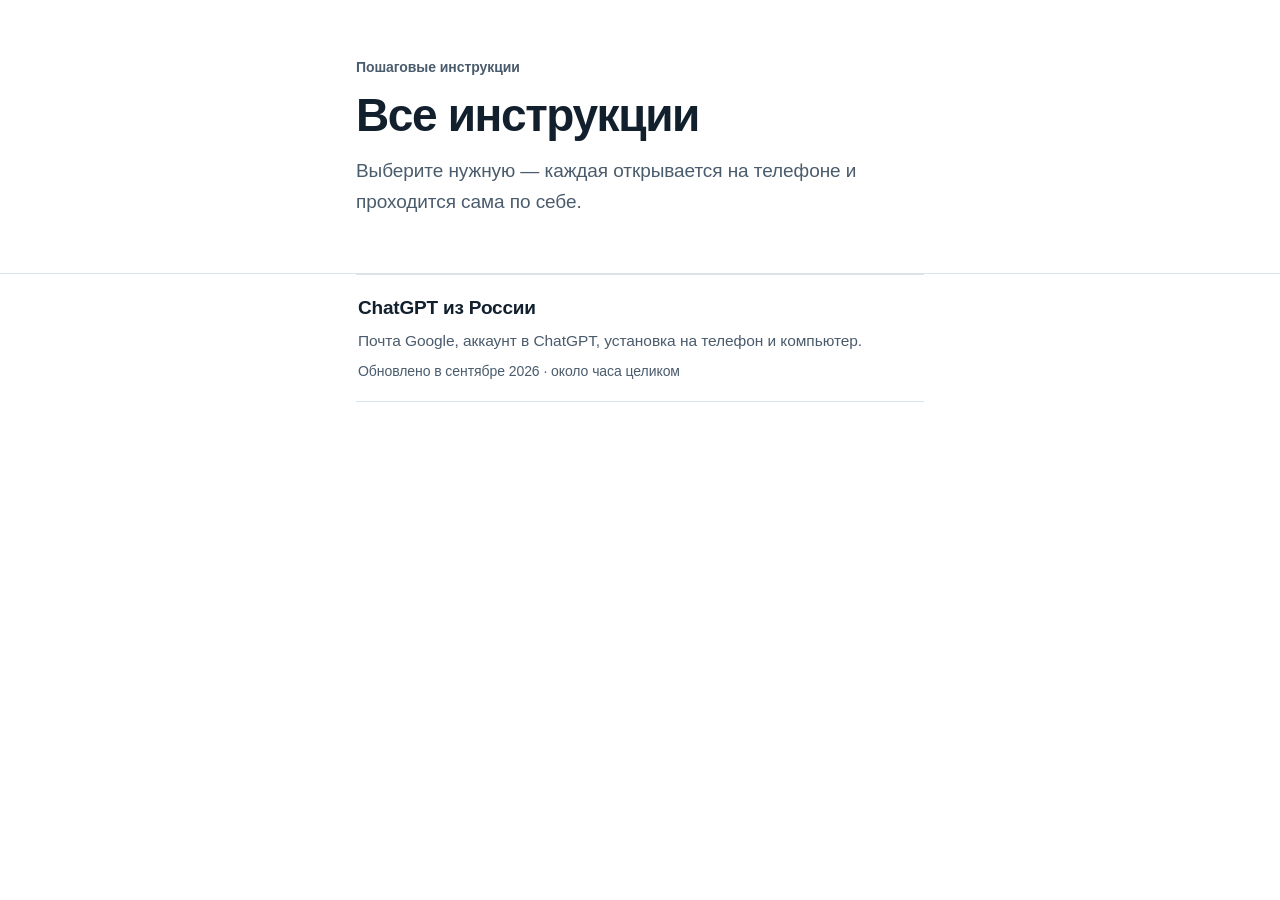
==== index.html @ 7493925a "собирает каркас репозитория: общий style.css, tg.js, переключатель «по шагам» Co-Authored-By: Claude" ====
<!DOCTYPE html>
<html lang="ru">
<head>
<meta charset="utf-8">
<meta name="viewport" content="width=device-width, initial-scale=1">
<title>Инструкции</title>
<link rel="stylesheet" href="assets/style.css">
</head>
<body>

<header class="hero">
  <div class="wrap">
    <p class="kicker">Пошаговые инструкции</p>
    <h1>Все инструкции</h1>
    <p class="lede">Выберите нужную — каждая открывается на телефоне и проходится сама по себе.</p>
  </div>
</header>

<main class="wrap">
  <ul class="index-list">
    <li>
      <a href="chatgpt/">ChatGPT из России</a>
      <p>Почта Google, аккаунт в ChatGPT, установка на телефон и компьютер.</p>
      <em>Обновлено в сентябре 2026 · около часа целиком</em>
    </li>
  </ul>
</main>

<script src="assets/tg.js"></script>
</body>
</html>
---- assets/style.css ----
/*
  Общие стили для всех инструкций.
  Единственный источник оформления — сюда, а не в <style> внутри страниц.
  Без внешних зависимостей: шрифты только системные.
*/

:root{
  --paper:#ffffff;
  --ink:#12202e;
  --ink-soft:#4a5b6c;
  --rule:#dbe3ea;
  --wash:#f2f5f8;
  --accent:#1f3fd0;
  --accent-wash:#e9edff;
  --warn:#8f4e00;
  --warn-wash:#fff3e0;
  --danger:#9d211b;
  --danger-wash:#fdeceb;
  --ok:#136448;
  --ok-wash:#e6f3ed;
  --maxw:38rem;
}

*{box-sizing:border-box;min-width:0}
html{-webkit-text-size-adjust:100%;overflow-x:hidden}
body{
  margin:0;
  overflow-x:hidden;
  overflow-wrap:break-word;
  word-break:normal;
  background:var(--paper);
  color:var(--ink);
  font-family:-apple-system,BlinkMacSystemFont,"Segoe UI",Roboto,"Helvetica Neue",Arial,sans-serif;
  font-size:17px;
  line-height:1.6;
  letter-spacing:-0.004em;
}
.wrap{max-width:var(--maxw);margin:0 auto;padding:0 20px}

a{color:var(--accent);text-decoration:underline;text-underline-offset:2px;text-decoration-thickness:1px}
a:focus-visible,button:focus-visible,summary:focus-visible{outline:3px solid var(--accent);outline-offset:3px;border-radius:3px}

/* ---------- шапка ---------- */
header.hero{padding:56px 0 28px;border-bottom:1px solid var(--rule)}
.kicker{font-size:14px;font-weight:600;color:var(--ink-soft);margin:0 0 14px}
h1{
  font-size:clamp(34px,9vw,46px);
  line-height:1.04;
  font-weight:900;
  letter-spacing:-0.03em;
  margin:0 0 16px;
}
.lede{font-size:19px;color:var(--ink-soft);margin:0 0 28px;max-width:32rem}

.route{list-style:none;margin:0;padding:0;border-top:1px solid var(--rule)}
.route li{
  display:flex;gap:12px;align-items:baseline;flex-wrap:wrap;
  padding:11px 2px;border-bottom:1px solid var(--rule);
}
.route b{font-weight:700;color:var(--accent);flex:0 0 auto;min-width:1.2em;font-size:15px}
.route a{flex:1 1 12rem;min-width:0}
.route span{display:inline}
.route em{font-style:normal;color:var(--ink-soft);font-size:14px;white-space:nowrap}
.route a{color:inherit;text-decoration:none}
.route a:hover span{text-decoration:underline}

/* ---------- оглавление на главной ---------- */
.index-list{list-style:none;margin:0;padding:0;border-top:1px solid var(--rule)}
.index-list li{border-bottom:1px solid var(--rule);padding:18px 2px}
.index-list a{display:block;color:inherit;text-decoration:none;font-size:19px;font-weight:700;letter-spacing:-0.01em}
.index-list a:hover{text-decoration:underline}
.index-list p{margin:6px 0 0;color:var(--ink-soft);font-size:15.5px}
.index-list em{display:block;margin-top:6px;font-style:normal;color:var(--ink-soft);font-size:14px}

/* ---------- липкая навигация ---------- */
nav.chips{
  position:sticky;top:0;z-index:20;
  background:rgba(255,255,255,.94);
  backdrop-filter:saturate(140%) blur(8px);
  border-bottom:1px solid var(--rule);
  margin-top:36px;
}
.chips-scroll{
  display:flex;gap:8px;overflow-x:auto;padding:10px 20px;
  max-width:var(--maxw);margin:0 auto;
  scrollbar-width:none;
}
.chips-scroll::-webkit-scrollbar{display:none}
.chip{
  flex:0 0 auto;font-size:14px;font-weight:600;
  padding:6px 12px;border:1px solid var(--rule);border-radius:999px;
  color:var(--ink-soft);text-decoration:none;background:var(--paper);
}

/* ---------- переключатель «по шагам» ---------- */
.mode-toggle{
  flex:0 0 auto;cursor:pointer;
  font:inherit;font-size:14px;font-weight:600;
  color:var(--accent);background:var(--accent-wash);
  border:1px solid var(--rule);border-radius:999px;
  padding:6px 12px;
}
.mode-toggle[aria-pressed="true"]{background:var(--accent);color:#fff;border-color:var(--accent)}

.steps-nav{
  display:flex;align-items:center;justify-content:space-between;gap:12px;
  margin:0 0 20px 44px;padding:10px 0 0;
}
.steps-nav button{
  font:inherit;font-size:15px;font-weight:600;color:var(--accent);
  background:var(--accent-wash);border:1px solid var(--rule);border-radius:999px;
  padding:8px 16px;cursor:pointer;
}
.steps-nav button:disabled{color:var(--ink-soft);background:var(--wash);cursor:default;opacity:.6}
.steps-nav .steps-count{font-size:14px;font-weight:600;color:var(--ink-soft);white-space:nowrap}

/* ---------- части ---------- */
section.part{padding:44px 0 8px;border-bottom:1px solid var(--rule)}
.part-head{display:flex;gap:14px;align-items:flex-start;margin-bottom:6px}
.part-num{
  font-weight:900;font-size:15px;color:var(--paper);background:var(--accent);
  width:30px;height:30px;border-radius:50%;
  display:flex;align-items:center;justify-content:center;flex:0 0 auto;margin-top:4px;
}
h2{font-size:27px;line-height:1.18;font-weight:800;letter-spacing:-0.02em;margin:0}
.part-meta{font-size:14px;color:var(--ink-soft);margin:2px 0 20px 44px}

h3{font-size:19px;font-weight:700;margin:32px 0 10px;letter-spacing:-0.01em}
p{margin:0 0 14px}
.muted{color:var(--ink-soft)}
.small{font-size:15px}

/* ---------- шаги ---------- */
ol.steps{list-style:none;margin:0 0 8px;padding:0;counter-reset:st}
ol.steps>li{
  counter-increment:st;
  position:relative;
  padding:0 0 20px 44px;
  border-left:2px solid var(--rule);
  margin-left:14px;
}
ol.steps>li::before{
  content:counter(st);
  position:absolute;left:-15px;top:0;
  width:28px;height:28px;border-radius:50%;
  background:var(--paper);border:2px solid var(--rule);
  font-size:14px;font-weight:700;color:var(--ink-soft);
  display:flex;align-items:center;justify-content:center;
}
ol.steps>li:last-child{border-left-color:transparent;padding-bottom:4px}
ol.steps p{margin:0 0 10px}
ol.steps .t{font-weight:600;display:block;margin-bottom:4px}

ul.plain{margin:0 0 14px;padding-left:20px}
ul.plain li{margin-bottom:7px}

kbd,.ui{
  font-family:inherit;font-weight:600;font-size:.94em;
  background:var(--wash);border:1px solid var(--rule);border-radius:5px;
  padding:1px 6px;
  white-space:normal;overflow-wrap:anywhere;
}

/* ---------- врезки ---------- */
.note{border-left:3px solid;padding:13px 16px;margin:0 0 18px;border-radius:0 8px 8px 0;font-size:15.5px}
.note p:last-child{margin-bottom:0}
.note .lbl{font-weight:700;display:block;margin-bottom:3px;font-size:14px}
.note.warn{border-color:var(--warn);background:var(--warn-wash);color:var(--warn)}
.note.danger{border-color:var(--danger);background:var(--danger-wash);color:var(--danger)}
.note.tip{border-color:var(--ok);background:var(--ok-wash);color:var(--ok)}
.note.info{border-color:var(--accent);background:var(--accent-wash);color:#17318f}
.note a{color:inherit}

/* ---------- скриншоты ---------- */
figure.shot{margin:14px 0 18px}
.shot-slot{
  border:2px dashed #b9c6d3;border-radius:10px;background:var(--wash);
  color:#728699;display:flex;align-items:center;justify-content:center;
  text-align:center;padding:16px;font-size:14px;line-height:1.45;font-weight:500;
}
.shot-img{display:block;width:100%;border:1px solid var(--rule);border-radius:10px}
.shot-wide{aspect-ratio:16/10;width:100%}
.shot-phone{aspect-ratio:9/16;max-width:220px;margin-left:0}
img.shot-phone{height:auto}
figcaption{font-size:13.5px;color:var(--ink-soft);margin-top:7px}

/* ---------- таблица ---------- */
table{width:100%;max-width:100%;table-layout:fixed;border-collapse:collapse;font-size:15px;margin:0 0 18px}
th,td{text-align:left;padding:10px 8px;border-bottom:1px solid var(--rule);vertical-align:top;overflow-wrap:anywhere}
th{font-weight:700;font-size:13.5px;color:var(--ink-soft)}

/* ---------- FAQ ---------- */
details{border-bottom:1px solid var(--rule);padding:13px 0}
summary{cursor:pointer;font-weight:600;list-style:none}
summary::-webkit-details-marker{display:none}
summary::after{content:"+";float:right;color:var(--accent);font-weight:700}
details[open] summary::after{content:"–"}
details p{margin:10px 0 0;color:var(--ink-soft);font-size:15.5px}

footer{padding:34px 0 60px;font-size:14px;color:var(--ink-soft)}

@media (max-width:480px){
  .wrap{padding:0 16px}
  ol.steps>li{padding-left:34px;margin-left:11px}
  ol.steps>li::before{width:24px;height:24px;left:-13px;font-size:13px}
  .steps-nav{margin-left:34px}
  h1{font-size:clamp(29px,8.4vw,40px)}
  .note{padding:12px 13px}
  th,td{padding:9px 5px;font-size:14.5px}
  .chips-scroll{padding:10px 16px}
}
@media (min-width:720px){
  body{font-size:18px}
  .shot-phone{max-width:260px}
}
@media (prefers-reduced-motion:reduce){*{transition:none!important;animation:none!important}}
@media print{
  nav.chips{display:none}
  body{font-size:11.5pt}
  .shot-slot{min-height:0;aspect-ratio:auto;padding:24px}
  section.part{break-inside:auto;page-break-before:always}
  details{page-break-inside:avoid}
  details[open] p{display:block}
}
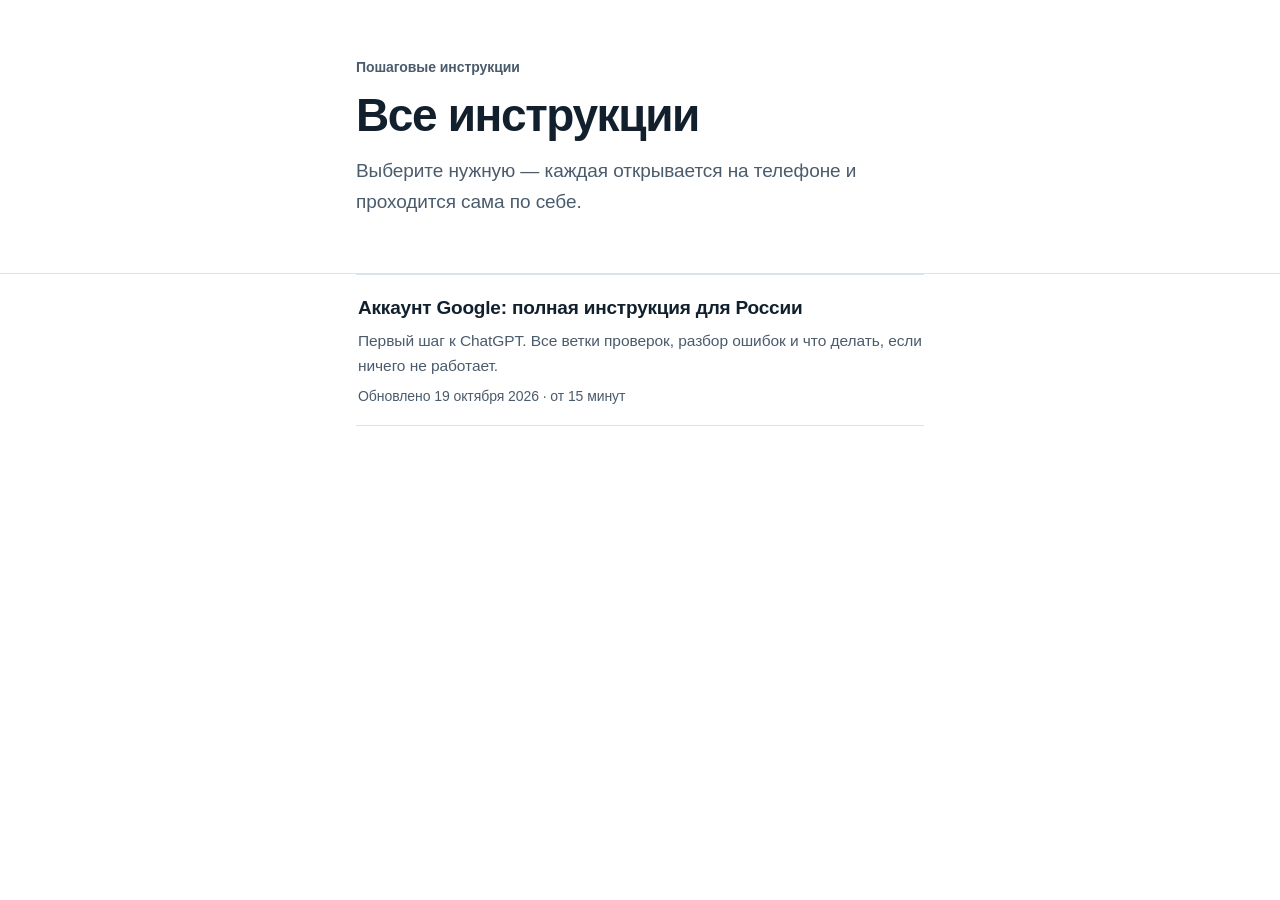
==== commit 583acf67: "добавляет гайд по созданию аккаунта Google со всеми ветками проверок Старая общая страница chatgpt/ " ====
--- a/index.html
+++ b/index.html
@@ -19,10 +19,13 @@
 <main class="wrap">
   <ul class="index-list">
     <li>
-      <a href="chatgpt/">ChatGPT из России</a>
-      <p>Почта Google, аккаунт в ChatGPT, установка на телефон и компьютер.</p>
-      <em>Обновлено в сентябре 2026 · около часа целиком</em>
+      <a href="google/">Аккаунт Google: полная инструкция для России</a>
+      <p>Первый шаг к ChatGPT. Все ветки проверок, разбор ошибок и что делать, если ничего не работает.</p>
+      <em>Обновлено 19 октября 2026 · от 15 минут</em>
     </li>
+    <!-- Гайд 2 (ChatGPT) и гайд 3 (установка приложений) — в работе.
+         Старая общая страница лежит в chatgpt/ и будет переписана в гайд 2;
+         в оглавлении её пока нет, потому что часть советов в ней устарела. -->
   </ul>
 </main>
 
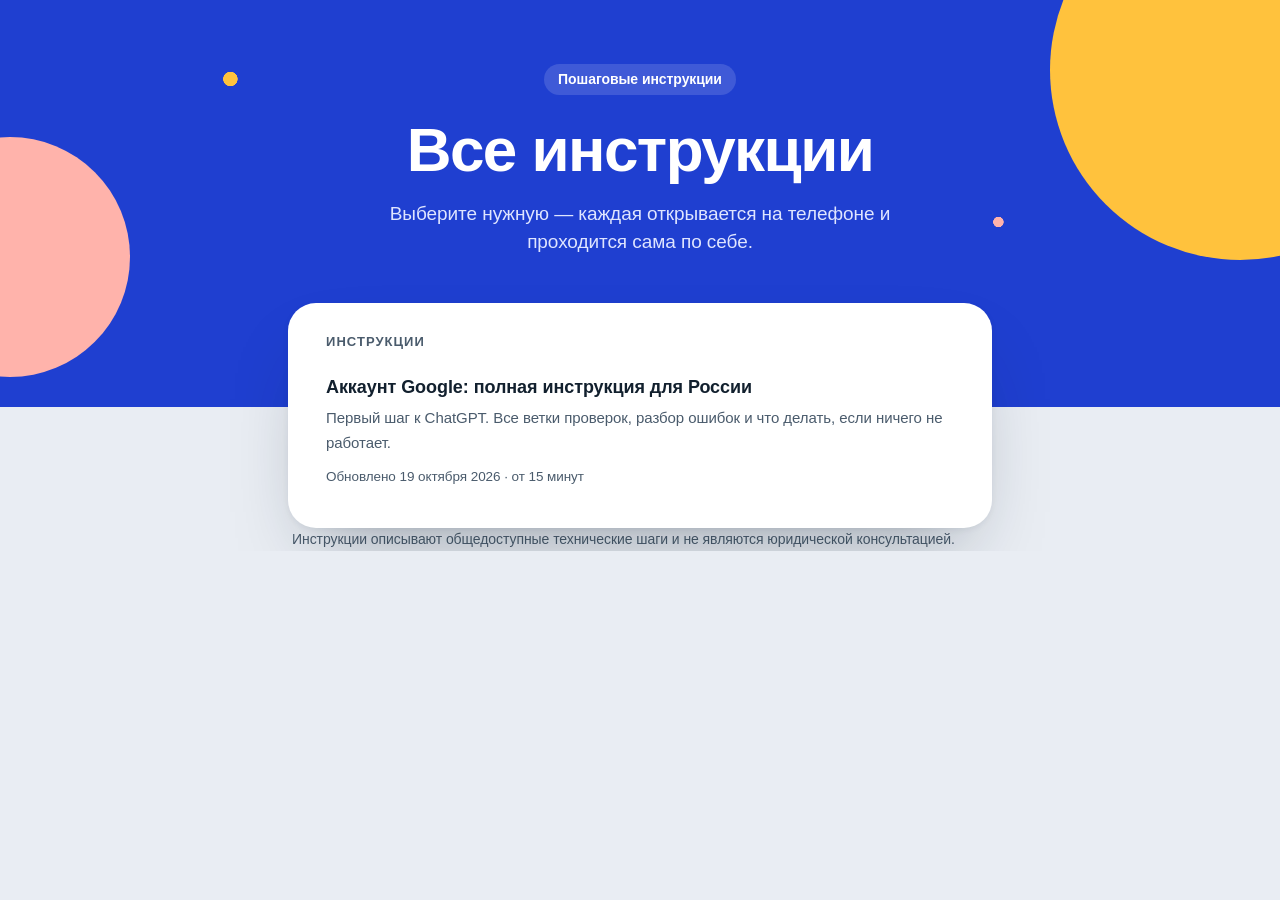
==== commit b32dc672: "переносит дизайн из Claude Design: новая палитра, маршрут карточкой, развилка, подложка на десктопе " ====
--- a/index.html
+++ b/index.html
@@ -9,25 +9,32 @@
 <body>
 
 <header class="hero">
-  <div class="wrap">
-    <p class="kicker">Пошаговые инструкции</p>
+  <div class="hero-inner">
+    <p class="kicker"><span>Пошаговые инструкции</span></p>
     <h1>Все инструкции</h1>
     <p class="lede">Выберите нужную — каждая открывается на телефоне и проходится сама по себе.</p>
   </div>
 </header>
 
-<main class="wrap">
-  <ul class="index-list">
-    <li>
-      <a href="google/">Аккаунт Google: полная инструкция для России</a>
-      <p>Первый шаг к ChatGPT. Все ветки проверок, разбор ошибок и что делать, если ничего не работает.</p>
-      <em>Обновлено 19 октября 2026 · от 15 минут</em>
-    </li>
-    <!-- Гайд 2 (ChatGPT) и гайд 3 (установка приложений) — в работе.
-         Старая общая страница лежит в chatgpt/ и будет переписана в гайд 2;
-         в оглавлении её пока нет, потому что часть советов в ней устарела. -->
-  </ul>
-</main>
+<div class="route-wrap">
+  <div class="route-card">
+    <p class="route-label">Инструкции</p>
+    <ul class="index-list">
+      <li>
+        <a href="google/">Аккаунт Google: полная инструкция для России</a>
+        <p>Первый шаг к ChatGPT. Все ветки проверок, разбор ошибок и что делать, если ничего не работает.</p>
+        <em>Обновлено 19 октября 2026 · от 15 минут</em>
+      </li>
+      <!-- Гайд 2 (ChatGPT) и гайд 3 (установка приложений) — в работе.
+           Старая общая страница лежит в chatgpt/ и будет переписана в гайд 2;
+           в оглавлении её пока нет, потому что часть советов в ней устарела. -->
+    </ul>
+  </div>
+</div>
+
+<footer class="wrap">
+  <p>Инструкции описывают общедоступные технические шаги и не являются юридической консультацией.</p>
+</footer>
 
 <script src="assets/tg.js"></script>
 </body>
--- a/assets/style.css
+++ b/assets/style.css
@@ -1,224 +1,324 @@
 /*
-  Общие стили для всех инструкций.
-  Единственный источник оформления — сюда, а не в <style> внутри страниц.
-  Без внешних зависимостей: шрифты только системные.
+  Общие стили всех инструкций. Перенесено из макета Claude Design (октябрь 2026).
+
+  Цветовая система — у каждого цвета одна роль:
+    синий            — где я: номера частей, маршрут, ссылки, кнопки; светло-синий — ветки развилки
+    графит           — что сделать: шаги-действия и названия кнопок интерфейса (.ui)
+    зелёный          — полезно знать (.note.info / .note.tip)
+    жёлтый           — осторожно, можно ошибиться (.note.warn)
+    тёмный + розовый — нельзя, ошибка стоит аккаунта (.note.danger, .card.bad)
+
+  Никаких внешних шрифтов и ресурсов: иконки — встроенные SVG в data:URI.
 */
-
 :root{
-  --paper:#ffffff;
+  --blue:#1f3fd0;
+  --blue-wash:#e9edff;
+  --blue-line:#c9d3ff;
   --ink:#12202e;
   --ink-soft:#4a5b6c;
+  --wash:#f2f5f8;
+  --line:#e3e9ef;
   --rule:#dbe3ea;
-  --wash:#f2f5f8;
-  --accent:#1f3fd0;
-  --accent-wash:#e9edff;
-  --warn:#8f4e00;
-  --warn-wash:#fff3e0;
-  --danger:#9d211b;
-  --danger-wash:#fdeceb;
-  --ok:#136448;
-  --ok-wash:#e6f3ed;
-  --maxw:38rem;
+  --yellow:#ffc23d;
+  --pink:#ffb3ab;
+  --page:#e9edf3;
+  --paper:#ffffff;
+  --maxw:46rem;
+  --font:-apple-system,BlinkMacSystemFont,"Segoe UI",Roboto,"Helvetica Neue",Arial,sans-serif;
 }
 
 *{box-sizing:border-box;min-width:0}
-html{-webkit-text-size-adjust:100%;overflow-x:hidden}
+[hidden]{display:none !important}
+html{-webkit-text-size-adjust:100%;overflow-x:hidden;scroll-behavior:smooth}
 body{
   margin:0;
+  background:var(--paper);
+  color:var(--ink);
+  font-family:var(--font);
+  font-size:16px;
+  line-height:1.65;
+  letter-spacing:-0.004em;
   overflow-x:hidden;
   overflow-wrap:break-word;
-  word-break:normal;
-  background:var(--paper);
-  color:var(--ink);
-  font-family:-apple-system,BlinkMacSystemFont,"Segoe UI",Roboto,"Helvetica Neue",Arial,sans-serif;
-  font-size:17px;
-  line-height:1.6;
-  letter-spacing:-0.004em;
-}
+}
+a{color:var(--blue);text-underline-offset:3px;text-decoration-thickness:1px}
+a:hover{color:var(--ink)}
+a:focus-visible,button:focus-visible,summary:focus-visible{outline:3px solid var(--blue);outline-offset:3px;border-radius:6px}
+p{margin:0 0 14px}
+b,strong{font-weight:700}
+.muted{color:var(--ink-soft)}
+.small{font-size:.9em}
 .wrap{max-width:var(--maxw);margin:0 auto;padding:0 20px}
 
-a{color:var(--accent);text-decoration:underline;text-underline-offset:2px;text-decoration-thickness:1px}
-a:focus-visible,button:focus-visible,summary:focus-visible{outline:3px solid var(--accent);outline-offset:3px;border-radius:3px}
-
 /* ---------- шапка ---------- */
-header.hero{padding:56px 0 28px;border-bottom:1px solid var(--rule)}
-.kicker{font-size:14px;font-weight:600;color:var(--ink-soft);margin:0 0 14px}
+.hero{
+  position:relative;overflow:hidden;
+  background-color:var(--blue);
+  background-image:
+    radial-gradient(circle at 18% 79px, var(--yellow) 7px, transparent 7.5px),
+    radial-gradient(circle at 78% calc(100% - 185px), var(--pink) 5px, transparent 5.5px);
+  padding:64px 20px 150px;
+  text-align:center;
+}
+.hero::before,.hero::after{content:"";position:absolute;border-radius:50%;pointer-events:none}
+.hero::before{width:380px;height:380px;background:var(--yellow);right:-150px;top:-120px}
+.hero::after{width:240px;height:240px;background:var(--pink);left:-110px;bottom:30px}
+.hero-inner{position:relative;z-index:1;max-width:48rem;margin:0 auto}
+.kicker{
+  display:inline-flex;flex-wrap:wrap;justify-content:center;gap:0 8px;
+  margin:0 0 22px;padding:6px 14px;border-radius:999px;
+  background:rgba(255,255,255,.14);color:#fff;
+  font-size:14px;font-weight:600;line-height:1.35;
+}
+.kicker .sep{opacity:.6}
 h1{
-  font-size:clamp(34px,9vw,46px);
-  line-height:1.04;
-  font-weight:900;
-  letter-spacing:-0.03em;
-  margin:0 0 16px;
-}
-.lede{font-size:19px;color:var(--ink-soft);margin:0 0 28px;max-width:32rem}
-
-.route{list-style:none;margin:0;padding:0;border-top:1px solid var(--rule)}
-.route li{
-  display:flex;gap:12px;align-items:baseline;flex-wrap:wrap;
-  padding:11px 2px;border-bottom:1px solid var(--rule);
-}
-.route b{font-weight:700;color:var(--accent);flex:0 0 auto;min-width:1.2em;font-size:15px}
-.route a{flex:1 1 12rem;min-width:0}
-.route span{display:inline}
-.route em{font-style:normal;color:var(--ink-soft);font-size:14px;white-space:nowrap}
-.route a{color:inherit;text-decoration:none}
-.route a:hover span{text-decoration:underline}
-
-/* ---------- оглавление на главной ---------- */
-.index-list{list-style:none;margin:0;padding:0;border-top:1px solid var(--rule)}
-.index-list li{border-bottom:1px solid var(--rule);padding:18px 2px}
-.index-list a{display:block;color:inherit;text-decoration:none;font-size:19px;font-weight:700;letter-spacing:-0.01em}
-.index-list a:hover{text-decoration:underline}
-.index-list p{margin:6px 0 0;color:var(--ink-soft);font-size:15.5px}
-.index-list em{display:block;margin-top:6px;font-style:normal;color:var(--ink-soft);font-size:14px}
-
-/* ---------- липкая навигация ---------- */
+  margin:0 auto 18px;max-width:16ch;color:#fff;
+  font-size:clamp(34px,7vw,62px);line-height:1.05;font-weight:700;letter-spacing:-0.025em;
+  text-wrap:balance;
+}
+.lede{
+  margin:0 auto;max-width:34rem;color:#dfe5ff;
+  font-size:clamp(16px,2.2vw,19px);line-height:1.5;text-wrap:pretty;
+}
+.hero--short{padding-bottom:140px}
+
+/* ---------- маршрут: карточка поверх шапки ---------- */
+.route-wrap{position:relative;z-index:2;max-width:var(--maxw);margin:-104px auto 0;padding:0 16px}
+.route-card{
+  background:#fff;border-radius:28px;padding:clamp(14px,3vw,24px);
+  box-shadow:0 40px 80px -30px rgba(18,32,46,.35),0 2px 6px rgba(18,32,46,.06);
+}
+.route-label{margin:4px 0 8px 14px;font-size:13px;font-weight:700;letter-spacing:.08em;text-transform:uppercase;color:var(--ink-soft)}
+ol.route{list-style:none;margin:0;padding:0}
+ol.route>li{position:relative}
+ol.route>li:not(:last-child)::before{content:"";position:absolute;left:29px;top:42px;bottom:-10px;width:2px;background:var(--blue-line)}
+ol.route a{position:relative;display:flex;align-items:center;gap:14px;padding:10px 14px;border-radius:16px;color:var(--ink);text-decoration:none}
+ol.route a:hover{background:var(--wash)}
+ol.route b{flex:0 0 32px;height:32px;border-radius:50%;background:var(--blue);color:#fff;display:flex;align-items:center;justify-content:center;font-size:14px}
+ol.route span{flex:1;font-weight:600;font-size:16px;line-height:1.3}
+ol.route em{font-style:normal;font-size:13.5px;color:var(--ink-soft);white-space:nowrap}
+
+/* ---------- навигация по разделам ---------- */
 nav.chips{
   position:sticky;top:0;z-index:20;
-  background:rgba(255,255,255,.94);
-  backdrop-filter:saturate(140%) blur(8px);
-  border-bottom:1px solid var(--rule);
-  margin-top:36px;
-}
-.chips-scroll{
-  display:flex;gap:8px;overflow-x:auto;padding:10px 20px;
-  max-width:var(--maxw);margin:0 auto;
-  scrollbar-width:none;
-}
+  background:rgba(255,255,255,.92);
+  -webkit-backdrop-filter:saturate(140%) blur(10px);backdrop-filter:saturate(140%) blur(10px);
+  border-bottom:1px solid #eef1f5;
+}
+/* со скриптом: панель прячется и выезжает, когда маршрут ушёл за верх экрана */
+.nav-auto nav.chips{position:fixed;left:0;right:0;top:0;transform:translateY(-100%);transition:transform .25s ease}
+.nav-auto nav.chips.nav-on{transform:none}
+.chips-scroll{display:flex;gap:8px;overflow-x:auto;padding:12px 20px;max-width:var(--maxw);margin:0 auto;scrollbar-width:none}
 .chips-scroll::-webkit-scrollbar{display:none}
-.chip{
-  flex:0 0 auto;font-size:14px;font-weight:600;
-  padding:6px 12px;border:1px solid var(--rule);border-radius:999px;
-  color:var(--ink-soft);text-decoration:none;background:var(--paper);
-}
-
-/* ---------- переключатель «по шагам» ---------- */
-.mode-toggle{
-  flex:0 0 auto;cursor:pointer;
-  font:inherit;font-size:14px;font-weight:600;
-  color:var(--accent);background:var(--accent-wash);
-  border:1px solid var(--rule);border-radius:999px;
-  padding:6px 12px;
-}
-.mode-toggle[aria-pressed="true"]{background:var(--accent);color:#fff;border-color:var(--accent)}
-
-.steps-nav{
-  display:flex;align-items:center;justify-content:space-between;gap:12px;
-  margin:0 0 20px 44px;padding:10px 0 0;
-}
-.steps-nav button{
-  font:inherit;font-size:15px;font-weight:600;color:var(--accent);
-  background:var(--accent-wash);border:1px solid var(--rule);border-radius:999px;
-  padding:8px 16px;cursor:pointer;
-}
-.steps-nav button:disabled{color:var(--ink-soft);background:var(--wash);cursor:default;opacity:.6}
-.steps-nav .steps-count{font-size:14px;font-weight:600;color:var(--ink-soft);white-space:nowrap}
-
-/* ---------- части ---------- */
-section.part{padding:44px 0 8px;border-bottom:1px solid var(--rule)}
-.part-head{display:flex;gap:14px;align-items:flex-start;margin-bottom:6px}
-.part-num{
-  font-weight:900;font-size:15px;color:var(--paper);background:var(--accent);
-  width:30px;height:30px;border-radius:50%;
-  display:flex;align-items:center;justify-content:center;flex:0 0 auto;margin-top:4px;
-}
-h2{font-size:27px;line-height:1.18;font-weight:800;letter-spacing:-0.02em;margin:0}
-.part-meta{font-size:14px;color:var(--ink-soft);margin:2px 0 20px 44px}
-
-h3{font-size:19px;font-weight:700;margin:32px 0 10px;letter-spacing:-0.01em}
-p{margin:0 0 14px}
-.muted{color:var(--ink-soft)}
-.small{font-size:15px}
+.chip{flex:0 0 auto;font-size:14px;font-weight:600;padding:7px 14px;border-radius:999px;background:var(--wash);color:var(--ink-soft);text-decoration:none}
+.chip:hover{background:var(--blue-wash);color:var(--blue)}
+.mode-toggle{flex:0 0 auto;cursor:pointer;font:inherit;font-size:14px;font-weight:700;padding:7px 16px;border-radius:999px;border:0;background:var(--blue);color:#fff}
+.mode-toggle[aria-pressed="true"]{background:var(--ink)}
+
+/* ---------- основная колонка ---------- */
+main{max-width:var(--maxw);margin:0 auto;padding:0 20px;background:var(--paper)}
+section.part{padding:56px 0 8px}
+section.part,h3[id]{scroll-margin-top:72px}
+
+.part-head{display:flex;gap:16px;align-items:flex-start;margin-bottom:24px}
+.part-num{flex:0 0 52px;height:52px;border-radius:16px;background:var(--blue);color:#fff;display:flex;align-items:center;justify-content:center;font-size:22px;font-weight:800}
+h2{margin:0;font-size:clamp(24px,4.6vw,32px);line-height:1.15;font-weight:800;letter-spacing:-0.025em;text-wrap:balance}
+.part-meta{margin:6px 0 0;font-size:15px;color:var(--ink-soft)}
+h3{margin:32px 0 10px;font-size:20px;line-height:1.3;font-weight:700;letter-spacing:-0.015em}
+
+/* ---------- врезки ---------- */
+.note{margin:20px 0;padding:20px 22px;border-radius:20px;font-size:.95em}
+.note p{margin:0 0 10px}
+.note p:last-child{margin-bottom:0}
+.note .lbl{
+  display:inline-flex;align-items:center;gap:6px;margin-bottom:10px;
+  padding:3px 10px 3px 8px;border-radius:999px;font-size:13px;font-weight:700;line-height:1.5;
+}
+.note .lbl::before{content:"";flex:0 0 14px;height:14px;background:center/14px 14px no-repeat}
+.note.info,.note.tip{background:#e3f5ec;color:#0f4a35}
+.note.info .lbl,.note.tip .lbl{background:#136448;color:#fff}
+.note.info .lbl::before,.note.tip .lbl::before{background-image:url("data:image/svg+xml,%3Csvg%20xmlns='http://www.w3.org/2000/svg'%20viewBox='0%200%2024%2024'%20fill='none'%20stroke='%23ffffff'%20stroke-width='2.4'%20stroke-linecap='round'%20stroke-linejoin='round'%3E%3Ccircle%20cx='12'%20cy='12'%20r='9'/%3E%3Cpath%20d='M12%2011v5'/%3E%3Cpath%20d='M12%207.5h.01'/%3E%3C/svg%3E")}
+.note.warn{background:#fff4d6;color:#4a3400}
+.note.warn .lbl{background:var(--yellow);color:var(--ink)}
+.note.warn .lbl::before{background-image:url("data:image/svg+xml,%3Csvg%20xmlns='http://www.w3.org/2000/svg'%20viewBox='0%200%2024%2024'%20fill='none'%20stroke='%2312202e'%20stroke-width='2.4'%20stroke-linecap='round'%20stroke-linejoin='round'%3E%3Cpath%20d='M12%203.5l9.5%2016.5h-19z'/%3E%3Cpath%20d='M12%2010v4'/%3E%3Cpath%20d='M12%2017h.01'/%3E%3C/svg%3E")}
+.note.danger{background:var(--ink);color:#eef1f5;padding:22px 24px;border-radius:22px}
+.note.danger .lbl{background:var(--pink);color:var(--ink)}
+.note.danger .lbl::before{background-image:url("data:image/svg+xml,%3Csvg%20xmlns='http://www.w3.org/2000/svg'%20viewBox='0%200%2024%2024'%20fill='none'%20stroke='%2312202e'%20stroke-width='2.4'%20stroke-linecap='round'%20stroke-linejoin='round'%3E%3Ccircle%20cx='12'%20cy='12'%20r='9'/%3E%3Cpath%20d='M5.6%205.6l12.8%2012.8'/%3E%3C/svg%3E")}
+.note a{color:inherit}
+
+/* ---------- списки ---------- */
+ul.plain{list-style:none;margin:0 0 22px;padding:0;display:grid;gap:12px}
+ul.plain>li{display:flex;gap:12px}
+ul.plain>li::before{content:"";flex:0 0 8px;height:8px;margin-top:.65em;border-radius:50%;background:var(--ink)}
+
+ul.check{list-style:none;margin:0 0 16px;padding:0;display:grid;grid-template-columns:repeat(auto-fit,minmax(min(16rem,100%),1fr));gap:10px}
+ul.check>li{display:flex;gap:12px;align-items:flex-start;padding:16px 18px;border-radius:18px;border:1px solid var(--line);font-size:.95em}
+ul.check>li::before{content:"";flex:0 0 26px;height:26px;margin-top:1px;border-radius:50%;background:#e3f5ec url("data:image/svg+xml,%3Csvg%20xmlns='http://www.w3.org/2000/svg'%20viewBox='0%200%2024%2024'%20fill='none'%20stroke='%23136448'%20stroke-width='2.6'%20stroke-linecap='round'%20stroke-linejoin='round'%3E%3Cpath%20d='M5%2012.5l4.5%204.5L19%207.5'/%3E%3C/svg%3E") center/15px 15px no-repeat}
+
+/* ---------- карточки ---------- */
+.cards{display:grid;grid-template-columns:repeat(auto-fit,minmax(min(17rem,100%),1fr));gap:12px;margin:0 0 18px}
+.card{padding:20px;border-radius:20px;font-size:.95em}
+.card p{margin:0}
+.card.soft{background:var(--wash)}
+.card.soft .ui{background:#fff}
+.card.line{border:1px solid var(--line)}
+.card.bad{background:#ffe9e6;color:#5a1a14}
+.card-kicker{margin:0 0 8px !important;font-size:13px;font-weight:700;letter-spacing:.08em;text-transform:uppercase;color:var(--blue)}
+.card-title{margin:0 0 6px !important;font-weight:700;color:var(--ink)}
+.card.bad .card-title{display:flex;gap:8px;align-items:center}
+.card.bad .card-title::before{content:"";flex:0 0 16px;height:16px;background:url("data:image/svg+xml,%3Csvg%20xmlns='http://www.w3.org/2000/svg'%20viewBox='0%200%2024%2024'%20fill='none'%20stroke='%23c2362d'%20stroke-width='2.4'%20stroke-linecap='round'%20stroke-linejoin='round'%3E%3Ccircle%20cx='12'%20cy='12'%20r='9'/%3E%3Cpath%20d='M5.6%205.6l12.8%2012.8'/%3E%3C/svg%3E") center/16px 16px no-repeat}
+
+/* название кнопки или пункта меню */
+kbd,.ui{
+  font-family:inherit;font-weight:600;font-size:.94em;color:var(--ink);
+  background:var(--wash);border:1px solid var(--rule);border-radius:7px;padding:1px 7px;
+  white-space:normal;overflow-wrap:anywhere;
+}
 
 /* ---------- шаги ---------- */
 ol.steps{list-style:none;margin:0 0 8px;padding:0;counter-reset:st}
-ol.steps>li{
-  counter-increment:st;
-  position:relative;
-  padding:0 0 20px 44px;
-  border-left:2px solid var(--rule);
-  margin-left:14px;
-}
+ol.steps>li{position:relative;padding:0 0 24px 54px;counter-increment:st}
 ol.steps>li::before{
-  content:counter(st);
-  position:absolute;left:-15px;top:0;
-  width:28px;height:28px;border-radius:50%;
-  background:var(--paper);border:2px solid var(--rule);
-  font-size:14px;font-weight:700;color:var(--ink-soft);
-  display:flex;align-items:center;justify-content:center;
-}
-ol.steps>li:last-child{border-left-color:transparent;padding-bottom:4px}
+  content:counter(st);position:absolute;left:0;top:0;width:36px;height:36px;border-radius:50%;
+  background:#fff;border:2px solid var(--ink);color:var(--ink);
+  display:flex;align-items:center;justify-content:center;font-size:15px;font-weight:800;
+}
+ol.steps>li::after{content:"";position:absolute;left:17px;top:40px;bottom:4px;width:2px;background:var(--line)}
+ol.steps>li:last-child{padding-bottom:8px}
+ol.steps>li:last-child::after{display:none}
+body.steps-mode ol.steps>li::after{display:none}
+ol.steps .t{display:block;margin:5px 0 6px;font-weight:700}
+ol.steps .t:last-child{margin-bottom:0}
 ol.steps p{margin:0 0 10px}
-ol.steps .t{font-weight:600;display:block;margin-bottom:4px}
-
-ul.plain{margin:0 0 14px;padding-left:20px}
-ul.plain li{margin-bottom:7px}
-
-kbd,.ui{
-  font-family:inherit;font-weight:600;font-size:.94em;
-  background:var(--wash);border:1px solid var(--rule);border-radius:5px;
-  padding:1px 6px;
-  white-space:normal;overflow-wrap:anywhere;
-}
-
-/* ---------- врезки ---------- */
-.note{border-left:3px solid;padding:13px 16px;margin:0 0 18px;border-radius:0 8px 8px 0;font-size:15.5px}
-.note p:last-child{margin-bottom:0}
-.note .lbl{font-weight:700;display:block;margin-bottom:3px;font-size:14px}
-.note.warn{border-color:var(--warn);background:var(--warn-wash);color:var(--warn)}
-.note.danger{border-color:var(--danger);background:var(--danger-wash);color:var(--danger)}
-.note.tip{border-color:var(--ok);background:var(--ok-wash);color:var(--ok)}
-.note.info{border-color:var(--accent);background:var(--accent-wash);color:#17318f}
-.note a{color:inherit}
+ol.steps p:last-child{margin-bottom:0}
+
+.steps-nav{display:flex;align-items:center;justify-content:space-between;gap:12px;margin:4px 0 22px 54px}
+.steps-nav button{font:inherit;font-size:15px;font-weight:700;padding:9px 18px;border-radius:999px;border:0;cursor:pointer}
+.steps-prev{background:var(--blue-wash);color:var(--blue)}
+.steps-next{background:var(--blue);color:#fff}
+.steps-nav button:disabled{opacity:.4;cursor:default}
+.steps-count{font-size:14px;font-weight:600;color:var(--ink-soft);white-space:nowrap}
+
+/* ---------- развилка ---------- */
+.branch-chips{display:flex;flex-wrap:wrap;gap:8px;margin:0 0 8px}
+.branch-chips a{display:flex;align-items:center;gap:8px;padding:6px 14px 6px 6px;border-radius:999px;background:var(--wash);color:var(--ink);text-decoration:none;font-size:14.5px;font-weight:600}
+.branch-chips a:hover{background:var(--blue-wash)}
+.branch-chips b{width:26px;height:26px;border-radius:50%;background:#fff;color:var(--blue);display:flex;align-items:center;justify-content:center;font-size:13px}
+h3.branch{display:flex;gap:12px;align-items:center;margin:36px 0 12px}
+h3.branch .letter{flex:0 0 36px;height:36px;border-radius:50%;background:var(--blue-wash);color:var(--blue);display:flex;align-items:center;justify-content:center;font-size:16px;font-weight:800}
 
 /* ---------- скриншоты ---------- */
-figure.shot{margin:14px 0 18px}
+figure.shot{margin:18px 0 22px}
+ol.steps figure.shot{margin:14px 0 4px}
 .shot-slot{
-  border:2px dashed #b9c6d3;border-radius:10px;background:var(--wash);
-  color:#728699;display:flex;align-items:center;justify-content:center;
-  text-align:center;padding:16px;font-size:14px;line-height:1.45;font-weight:500;
-}
-.shot-img{display:block;width:100%;border:1px solid var(--rule);border-radius:10px}
+  border:2px dashed #b9c6d3;border-radius:22px;
+  background:repeating-linear-gradient(135deg,#f2f5f8 0 10px,#eef2f6 10px 20px);
+  color:#5f7386;display:flex;align-items:center;justify-content:center;text-align:center;padding:18px;
+  font-family:ui-monospace,Menlo,Consolas,monospace;font-size:12.5px;line-height:1.5;
+}
+.shot-phone{aspect-ratio:9/16;max-width:240px}
 .shot-wide{aspect-ratio:16/10;width:100%}
-.shot-phone{aspect-ratio:9/16;max-width:220px;margin-left:0}
-img.shot-phone{height:auto}
-figcaption{font-size:13.5px;color:var(--ink-soft);margin-top:7px}
-
-/* ---------- таблица ---------- */
-table{width:100%;max-width:100%;table-layout:fixed;border-collapse:collapse;font-size:15px;margin:0 0 18px}
+img.shot-img{display:block;width:100%;height:auto;border:1px solid var(--line);border-radius:22px}
+img.shot-phone{max-width:240px;aspect-ratio:auto}
+figcaption{margin-top:8px;font-size:13.5px;color:var(--ink-soft)}
+
+/* ---------- ошибки ---------- */
+.errors{display:grid;gap:10px;margin:0 0 18px}
+.err{
+  padding:18px 20px;border-radius:20px;border:1px solid var(--line);font-size:.95em;
+  display:grid;grid-template-columns:30px minmax(0,1fr);column-gap:14px;row-gap:10px;align-items:start;
+}
+.err::before{content:"";width:30px;height:30px;border-radius:50%;background:#fff4d6 url("data:image/svg+xml,%3Csvg%20xmlns='http://www.w3.org/2000/svg'%20viewBox='0%200%2024%2024'%20fill='none'%20stroke='%238f4e00'%20stroke-width='2.6'%20stroke-linecap='round'%20stroke-linejoin='round'%3E%3Cpath%20d='M12%205v9'/%3E%3Cpath%20d='M12%2019h.01'/%3E%3C/svg%3E") center/15px 15px no-repeat}
+.err-title{margin:0 !important;font-weight:700}
+.err-en{margin:2px 0 0 !important;font-size:14px;color:var(--ink-soft)}
+.err-desc{grid-column:2;margin:0 !important;padding-top:10px;border-top:1px dashed var(--rule)}
+
+/* ---------- вопросы ---------- */
+.faq{display:grid;gap:8px}
+details{padding:16px 20px;border-radius:18px;background:var(--wash)}
+summary{cursor:pointer;list-style:none;display:flex;justify-content:space-between;align-items:flex-start;gap:16px;font-weight:700}
+summary::-webkit-details-marker{display:none}
+summary::after{content:"+";flex:0 0 26px;height:26px;border-radius:50%;background:#fff;color:var(--blue);display:flex;align-items:center;justify-content:center;font-weight:700}
+details[open] summary::after{content:"–"}
+details p{margin:10px 0 0;color:var(--ink-soft);font-size:.95em}
+
+/* ---------- что дальше ---------- */
+.next{position:relative;overflow:hidden;margin:28px 0 0;padding:clamp(24px,4vw,36px);border-radius:28px;background:var(--ink);color:#fff}
+.next::before,.next::after{content:"";position:absolute;border-radius:50%}
+.next::before{width:180px;height:180px;background:var(--blue);right:-60px;top:-70px}
+.next::after{width:70px;height:70px;background:var(--yellow);right:70px;top:60px}
+.next>*{position:relative;z-index:1}
+.next-kicker{margin:0 0 6px;font-size:13px;font-weight:700;letter-spacing:.08em;text-transform:uppercase;color:var(--blue-line)}
+.next-title{margin:0 0 20px;max-width:24rem;font-size:clamp(22px,4vw,28px);line-height:1.2;font-weight:800;letter-spacing:-0.02em}
+.next-btn{display:inline-flex;align-items:center;gap:10px;padding:13px 24px;border-radius:999px;background:#fff4d6;color:var(--ink);font-weight:700;text-decoration:none}
+.next-btn::after{content:"";width:18px;height:18px;background:url("data:image/svg+xml,%3Csvg%20xmlns='http://www.w3.org/2000/svg'%20viewBox='0%200%2024%2024'%20fill='none'%20stroke='%2312202e'%20stroke-width='2.4'%20stroke-linecap='round'%20stroke-linejoin='round'%3E%3Cpath%20d='M5%2012h14'/%3E%3Cpath%20d='M13%206l6%206-6%206'/%3E%3C/svg%3E") center/18px 18px no-repeat}
+.next-btn:hover{background:var(--yellow);color:var(--ink)}
+
+footer{padding:32px 0 60px}
+footer p{margin:0;font-size:14px;color:var(--ink-soft)}
+
+/* ---------- оглавление ---------- */
+.index-list{list-style:none;margin:0;padding:0;display:grid;gap:4px}
+.index-list li{padding:14px;border-radius:16px}
+.index-list li:hover{background:var(--wash)}
+.index-list a{font-size:18px;font-weight:700;color:var(--ink);text-decoration:none;line-height:1.3}
+.index-list a:hover{color:var(--blue)}
+.index-list p{margin:4px 0 6px;color:var(--ink-soft);font-size:15px}
+.index-list em{font-style:normal;font-size:13.5px;color:var(--ink-soft)}
+
+/* ---------- таблицы (старые страницы) ---------- */
+table{width:100%;table-layout:fixed;border-collapse:collapse;font-size:15px;margin:0 0 18px}
 th,td{text-align:left;padding:10px 8px;border-bottom:1px solid var(--rule);vertical-align:top;overflow-wrap:anywhere}
 th{font-weight:700;font-size:13.5px;color:var(--ink-soft)}
 
-/* ---------- FAQ ---------- */
-details{border-bottom:1px solid var(--rule);padding:13px 0}
-summary{cursor:pointer;font-weight:600;list-style:none}
-summary::-webkit-details-marker{display:none}
-summary::after{content:"+";float:right;color:var(--accent);font-weight:700}
-details[open] summary::after{content:"–"}
-details p{margin:10px 0 0;color:var(--ink-soft);font-size:15.5px}
-
-footer{padding:34px 0 60px;font-size:14px;color:var(--ink-soft)}
-
-@media (max-width:480px){
-  .wrap{padding:0 16px}
-  ol.steps>li{padding-left:34px;margin-left:11px}
-  ol.steps>li::before{width:24px;height:24px;left:-13px;font-size:13px}
-  .steps-nav{margin-left:34px}
-  h1{font-size:clamp(29px,8.4vw,40px)}
-  .note{padding:12px 13px}
-  th,td{padding:9px 5px;font-size:14.5px}
-  .chips-scroll{padding:10px 16px}
-}
+/* ---------- узкие экраны: круги не наезжают на текст ---------- */
+@media (max-width:600px){
+  .hero{padding:52px 16px 140px;background-image:none}
+  .hero::before{width:190px;height:190px;right:-120px;top:-120px}
+  .hero::after{width:130px;height:130px;left:-95px;bottom:8px}
+  main{padding:0 16px}
+  .route-wrap{padding:0 12px}
+  .note{padding:18px}
+  .note.danger{padding:20px}
+  .steps-nav{margin-left:0}
+}
+
+@media (max-width:380px){
+  .route-card{padding:10px}
+  ol.route a{padding:8px;gap:10px}
+  ol.route>li:not(:last-child)::before{left:23px}
+  ol.route span{font-size:15px}
+  ol.route em{font-size:12.5px}
+  .part-head{gap:12px}
+  .part-num{flex-basis:44px;height:44px;font-size:19px;border-radius:14px}
+}
+
+/* ---------- десктоп ---------- */
 @media (min-width:720px){
-  body{font-size:18px}
-  .shot-phone{max-width:260px}
-}
-@media (prefers-reduced-motion:reduce){*{transition:none!important;animation:none!important}}
+  body{font-size:17px}
+}
+/* текст на белой подложке поверх серого фона */
+@media (min-width:900px){
+  body{background:var(--page)}
+  main{
+    max-width:calc(43.5rem + 144px);margin:48px auto 72px;padding:8px 72px 0;
+    border-radius:32px;box-shadow:0 30px 70px -40px rgba(18,32,46,.3);
+  }
+}
+
+@media (prefers-reduced-motion:reduce){
+  html{scroll-behavior:auto}
+  *{transition:none !important;animation:none !important}
+}
 @media print{
-  nav.chips{display:none}
-  body{font-size:11.5pt}
-  .shot-slot{min-height:0;aspect-ratio:auto;padding:24px}
-  section.part{break-inside:auto;page-break-before:always}
-  details{page-break-inside:avoid}
-  details[open] p{display:block}
-}
+  nav.chips,.steps-nav,.next{display:none !important}
+  body{background:#fff;font-size:11.5pt}
+  .hero{padding:24px 0;background:#fff}
+  .hero::before,.hero::after{display:none}
+  h1,.lede,.kicker{color:var(--ink)}
+  .route-wrap{margin:0}
+  .route-card{box-shadow:none;border:1px solid var(--rule)}
+  main{box-shadow:none;margin:0;padding:0}
+  section.part{break-inside:auto}
+  details p{display:block}
+}
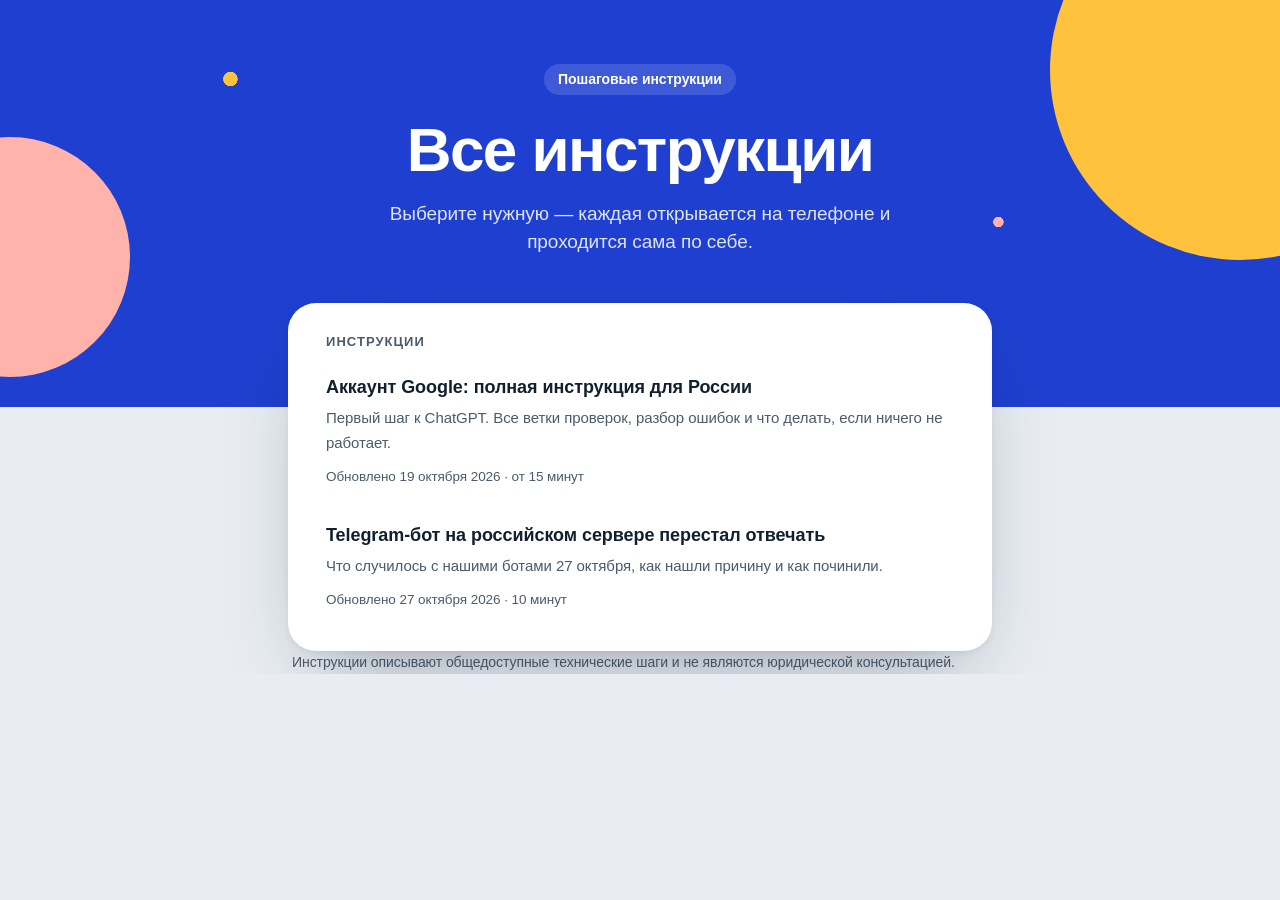
==== commit 4d3d1bc6: "добавляет разбор: бот на российском сервере не достучался до Telegram" ====
--- a/index.html
+++ b/index.html
@@ -25,6 +25,11 @@
         <p>Первый шаг к ChatGPT. Все ветки проверок, разбор ошибок и что делать, если ничего не работает.</p>
         <em>Обновлено 19 октября 2026 · от 15 минут</em>
       </li>
+      <li>
+        <a href="telegram-bot/">Telegram-бот на российском сервере перестал отвечать</a>
+        <p>Что случилось с нашими ботами 27 октября, как нашли причину и как починили.</p>
+        <em>Обновлено 27 октября 2026 · 10 минут</em>
+      </li>
       <!-- Гайд 2 (ChatGPT) и гайд 3 (установка приложений) — в работе.
            Старая общая страница лежит в chatgpt/ и будет переписана в гайд 2;
            в оглавлении её пока нет, потому что часть советов в ней устарела. -->
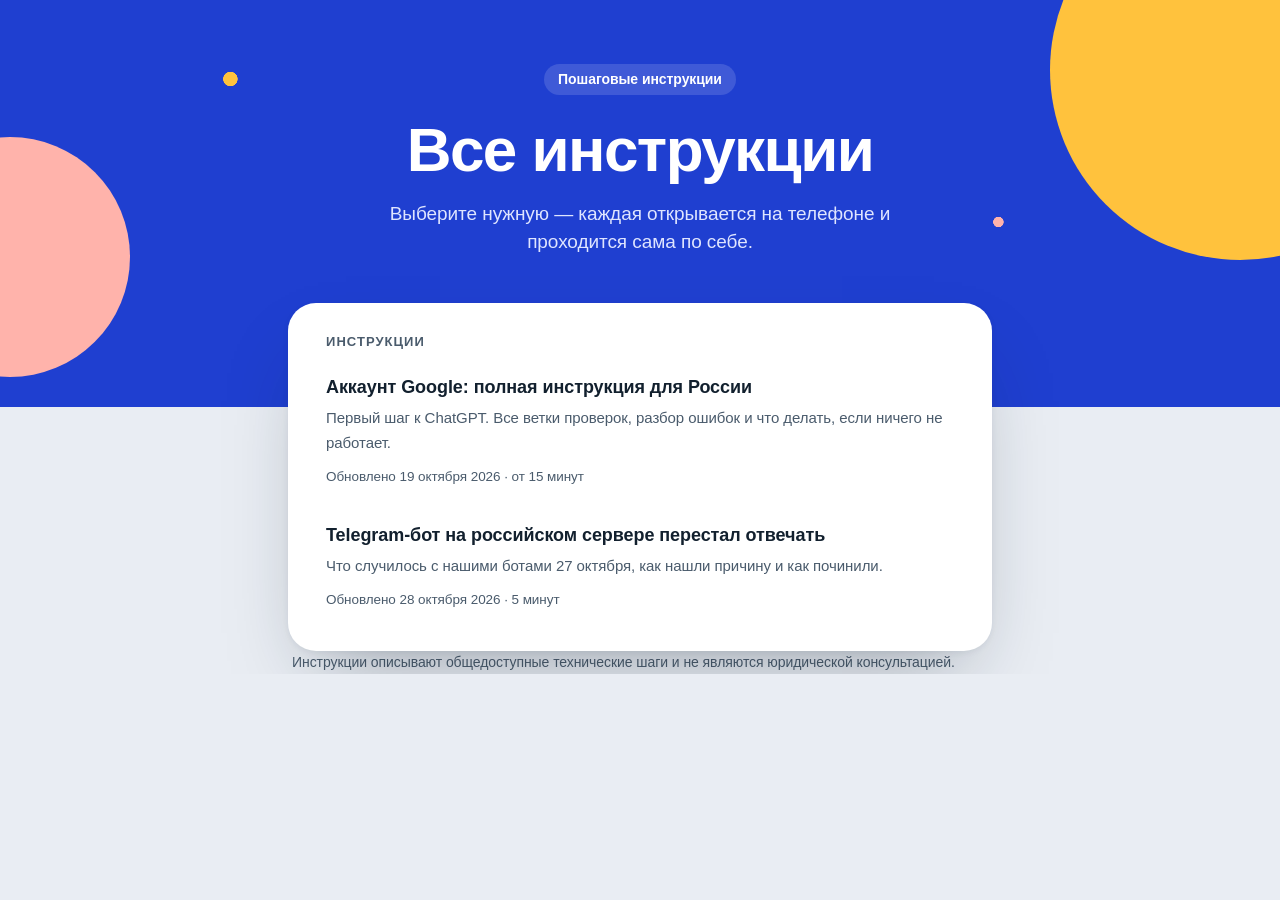
==== commit 7e5e344f: "правит текст в telegram-bot: сокращает, сравнение — таблицей, «Содержание» вместо маршрута" ====
--- a/index.html
+++ b/index.html
@@ -28,7 +28,7 @@
       <li>
         <a href="telegram-bot/">Telegram-бот на российском сервере перестал отвечать</a>
         <p>Что случилось с нашими ботами 27 октября, как нашли причину и как починили.</p>
-        <em>Обновлено 27 октября 2026 · 10 минут</em>
+        <em>Обновлено 28 октября 2026 · 5 минут</em>
       </li>
       <!-- Гайд 2 (ChatGPT) и гайд 3 (установка приложений) — в работе.
            Старая общая страница лежит в chatgpt/ и будет переписана в гайд 2;
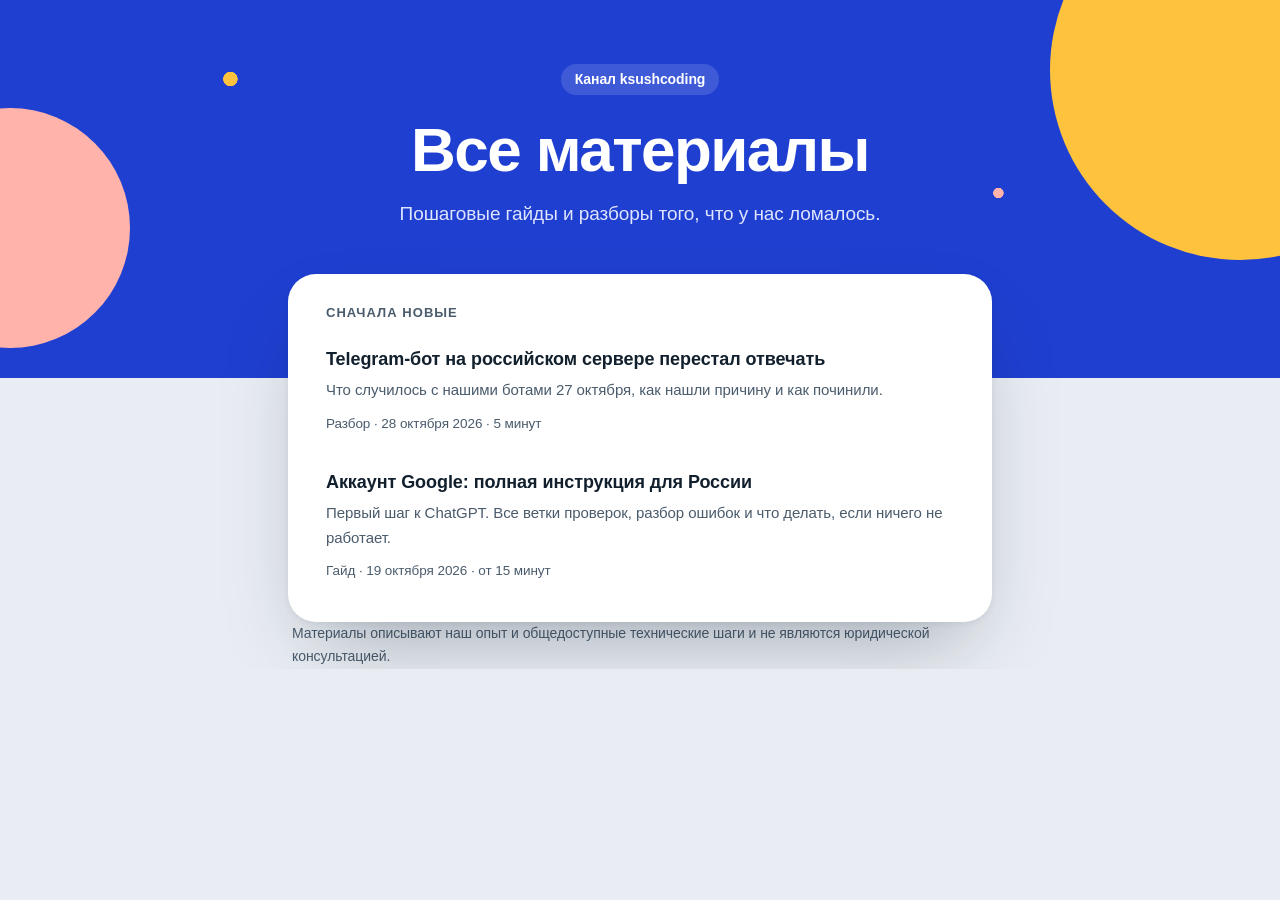
==== commit 438b76b6: "правит оглавление: без повторов, сначала новые, тип материала; новая подпись врезки в telegram-bot" ====
--- a/index.html
+++ b/index.html
@@ -3,32 +3,32 @@
 <head>
 <meta charset="utf-8">
 <meta name="viewport" content="width=device-width, initial-scale=1">
-<title>Инструкции</title>
+<title>Все материалы</title>
 <link rel="stylesheet" href="assets/style.css">
 </head>
 <body>
 
 <header class="hero">
   <div class="hero-inner">
-    <p class="kicker"><span>Пошаговые инструкции</span></p>
-    <h1>Все инструкции</h1>
-    <p class="lede">Выберите нужную — каждая открывается на телефоне и проходится сама по себе.</p>
+    <p class="kicker"><span>Канал ksushcoding</span></p>
+    <h1>Все материалы</h1>
+    <p class="lede">Пошаговые гайды и разборы того, что у нас ломалось.</p>
   </div>
 </header>
 
 <div class="route-wrap">
   <div class="route-card">
-    <p class="route-label">Инструкции</p>
+    <p class="route-label">Сначала новые</p>
     <ul class="index-list">
+      <li>
+        <a href="telegram-bot/">Telegram-бот на российском сервере перестал отвечать</a>
+        <p>Что случилось с нашими ботами 27 октября, как нашли причину и как починили.</p>
+        <em>Разбор · 28 октября 2026 · 5 минут</em>
+      </li>
       <li>
         <a href="google/">Аккаунт Google: полная инструкция для России</a>
         <p>Первый шаг к ChatGPT. Все ветки проверок, разбор ошибок и что делать, если ничего не работает.</p>
-        <em>Обновлено 19 октября 2026 · от 15 минут</em>
-      </li>
-      <li>
-        <a href="telegram-bot/">Telegram-бот на российском сервере перестал отвечать</a>
-        <p>Что случилось с нашими ботами 27 октября, как нашли причину и как починили.</p>
-        <em>Обновлено 28 октября 2026 · 5 минут</em>
+        <em>Гайд · 19 октября 2026 · от 15 минут</em>
       </li>
       <!-- Гайд 2 (ChatGPT) и гайд 3 (установка приложений) — в работе.
            Старая общая страница лежит в chatgpt/ и будет переписана в гайд 2;
@@ -38,7 +38,7 @@
 </div>
 
 <footer class="wrap">
-  <p>Инструкции описывают общедоступные технические шаги и не являются юридической консультацией.</p>
+  <p>Материалы описывают наш опыт и общедоступные технические шаги и не являются юридической консультацией.</p>
 </footer>
 
 <script src="assets/tg.js"></script>
--- a/assets/style.css
+++ b/assets/style.css
@@ -63,6 +63,11 @@
 .hero::before,.hero::after{content:"";position:absolute;border-radius:50%;pointer-events:none}
 .hero::before{width:380px;height:380px;background:var(--yellow);right:-150px;top:-120px}
 .hero::after{width:240px;height:240px;background:var(--pink);left:-110px;bottom:30px}
+/* круги в шапке едва заметно плавают; при «уменьшить движение» стоят */
+.hero::before{animation:hero-drift-a 9s ease-in-out infinite alternate}
+.hero::after{animation:hero-drift-b 12s ease-in-out infinite alternate}
+@keyframes hero-drift-a{to{transform:translate(-14px,12px)}}
+@keyframes hero-drift-b{to{transform:translate(12px,-10px)}}
 .hero-inner{position:relative;z-index:1;max-width:48rem;margin:0 auto}
 .kicker{
   display:inline-flex;flex-wrap:wrap;justify-content:center;gap:0 8px;
@@ -147,7 +152,7 @@
 .note a{color:inherit}
 
 /* ---------- списки ---------- */
-ul.plain{list-style:none;margin:0 0 22px;padding:0;display:grid;gap:12px}
+ul.plain{list-style:none;margin:0 0 18px;padding:0;display:grid;gap:4px}
 ul.plain>li{display:flex;gap:12px}
 ul.plain>li::before{content:"";flex:0 0 8px;height:8px;margin-top:.65em;border-radius:50%;background:var(--ink)}
 
@@ -270,6 +275,13 @@
 table{width:100%;table-layout:fixed;border-collapse:collapse;font-size:15px;margin:0 0 18px}
 th,td{text-align:left;padding:10px 8px;border-bottom:1px solid var(--rule);vertical-align:top;overflow-wrap:anywhere}
 th{font-weight:700;font-size:13.5px;color:var(--ink-soft)}
+/* сравнение «было — стало»: строки — что меряли, последняя колонка — итог */
+table.compare{margin:4px 0 20px}
+table.compare thead th{font-size:13px;letter-spacing:.06em;text-transform:uppercase;border-bottom:2px solid var(--rule)}
+table.compare thead th:first-child{width:30%}
+table.compare tbody th{font-size:inherit;font-weight:600;color:var(--ink)}
+table.compare td:last-child{font-weight:700;color:#136448}
+table.compare tr:last-child>*{border-bottom:0}
 
 /* ---------- узкие экраны: круги не наезжают на текст ---------- */
 @media (max-width:600px){
